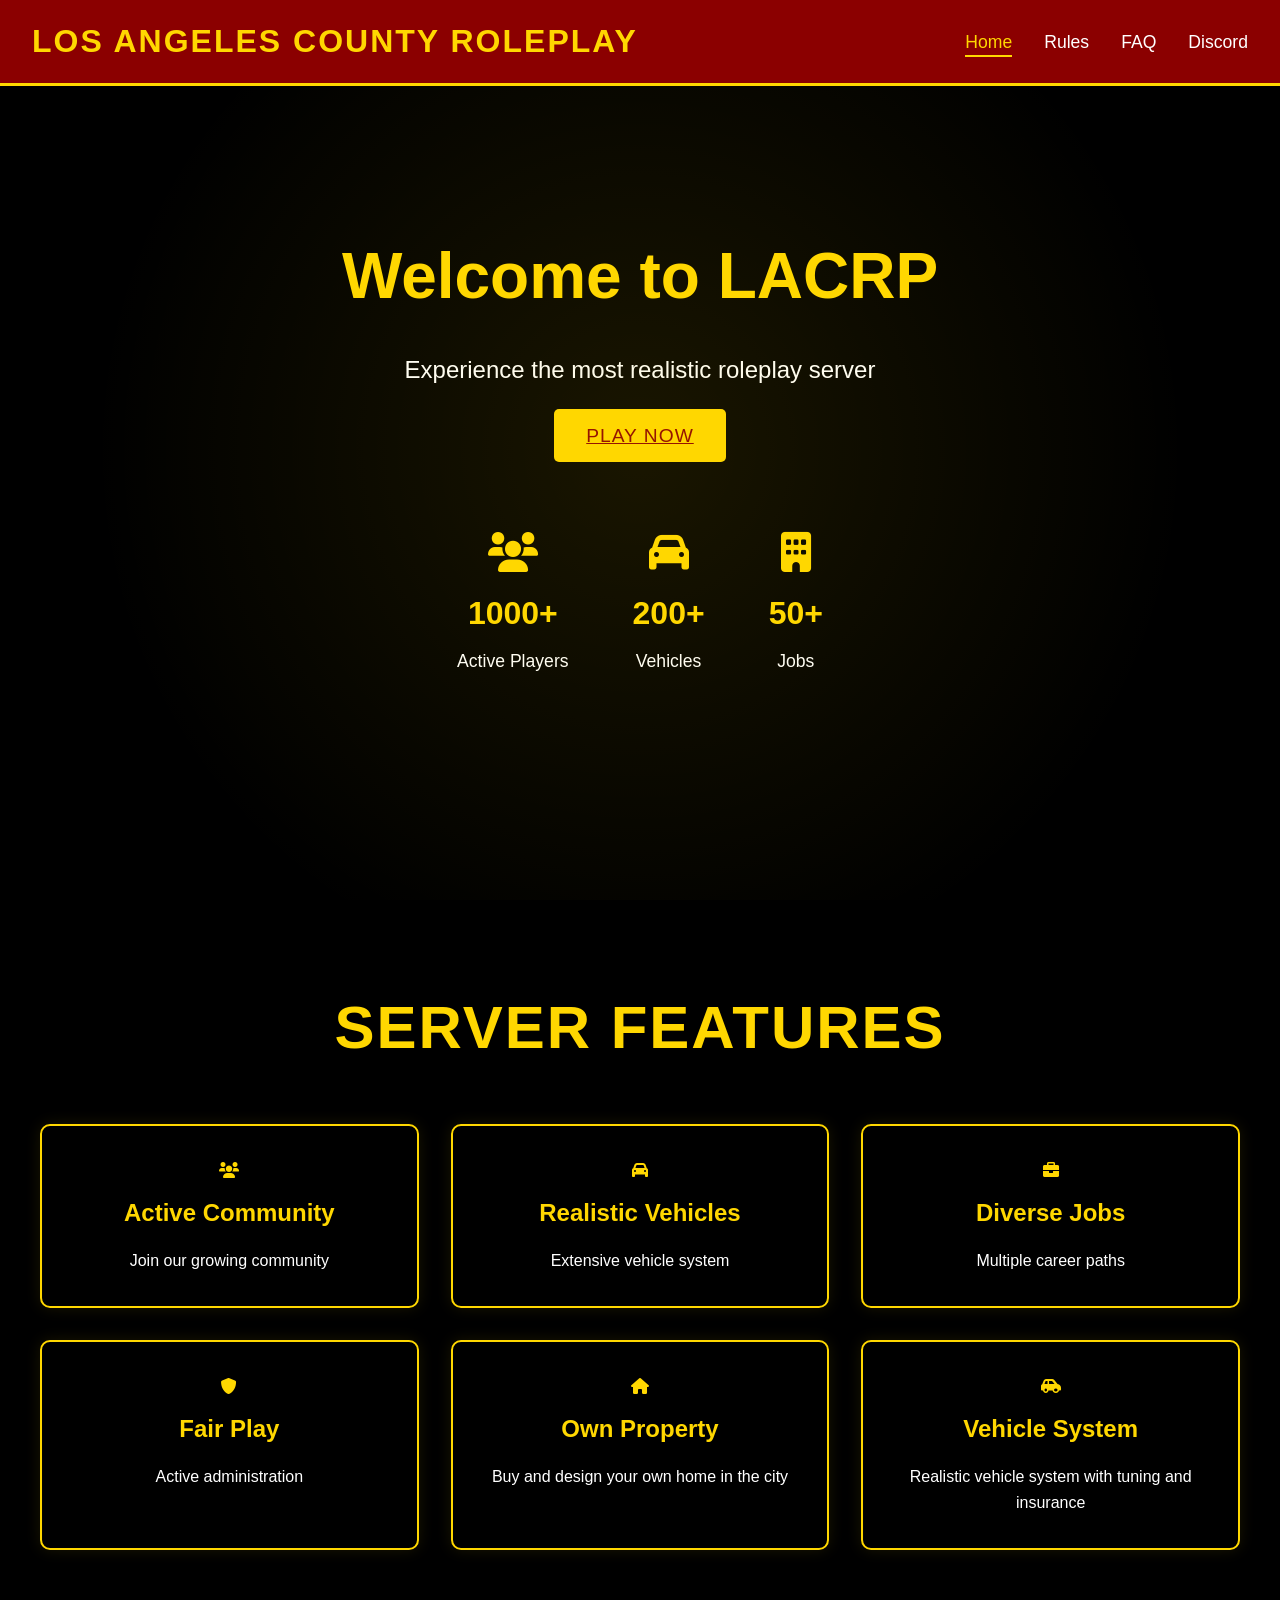
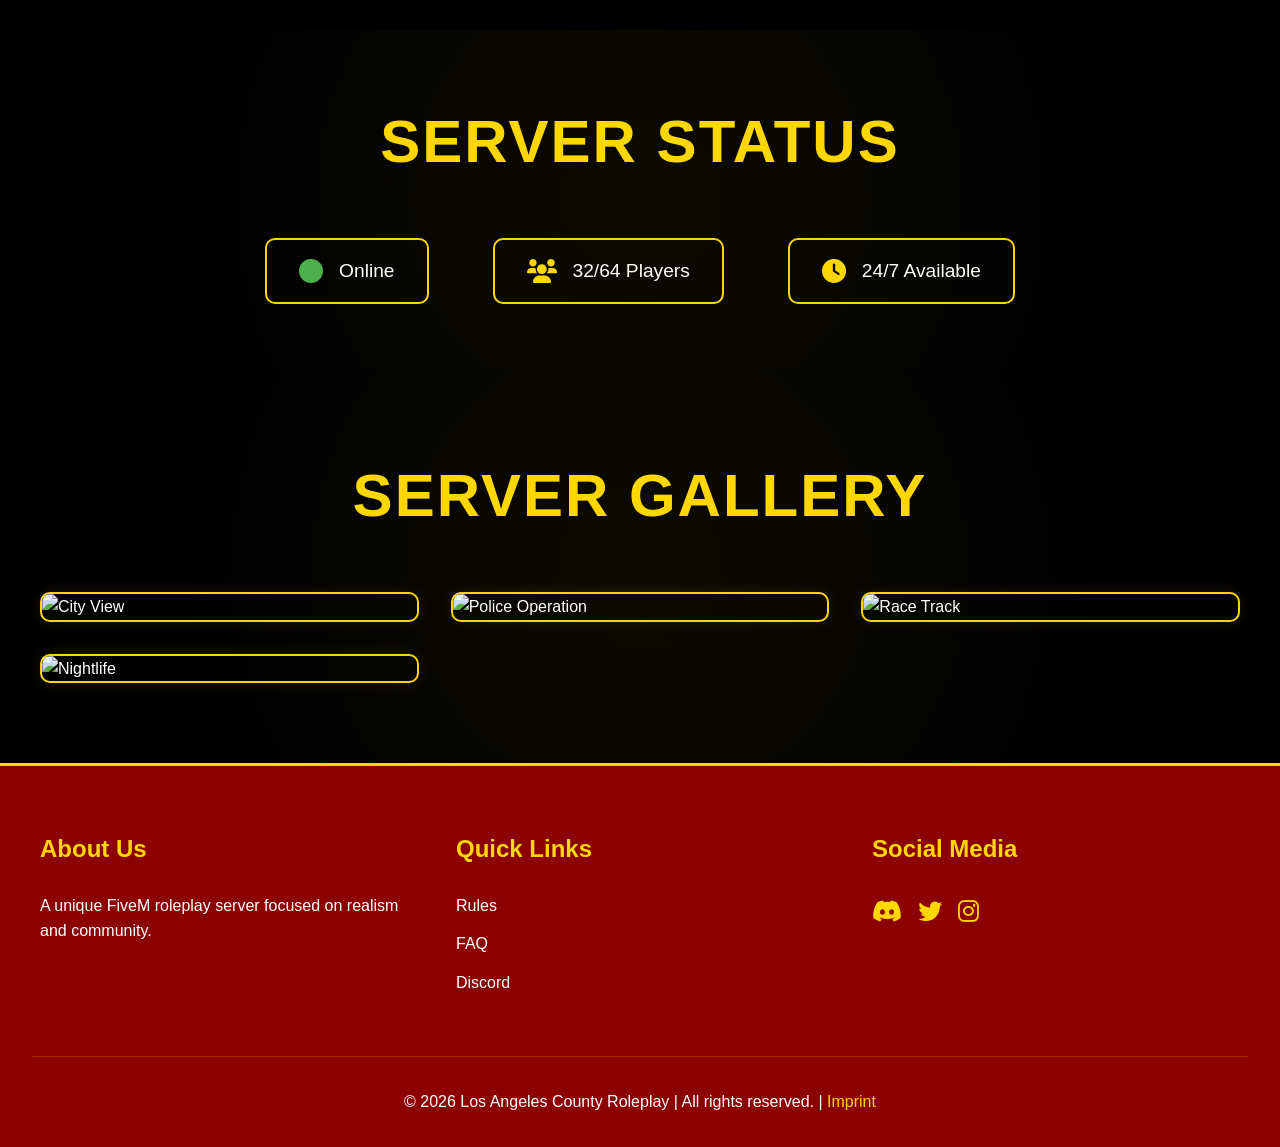
==== index.html @ c3ed8798 "Update index.html" ====
<!DOCTYPE html>
<html lang="en">
<head>
    <meta charset="UTF-8">
    <meta name="viewport" content="width=device-width, initial-scale=1.0">
    <title>Los Angeles County Roleplay</title>
    <link rel="stylesheet" href="css/styles.css">
    <link rel="stylesheet" href="https://cdnjs.cloudflare.com/ajax/libs/font-awesome/6.0.0/css/all.min.css">
    <style>
        .hero {
            background: #000000;
            position: relative;
            overflow: hidden;
            min-height: 100vh;
            display: flex;
            flex-direction: column;
            justify-content: center;
            align-items: center;
            text-align: center;
            padding: 2rem;
        }

        .hero::before {
            content: '';
            position: absolute;
            top: 0;
            left: 0;
            right: 0;
            bottom: 0;
            background: radial-gradient(circle at center, rgba(255, 215, 0, 0.1) 0%, transparent 70%);
            pointer-events: none;
        }

        .hero-content {
            margin-bottom: 3rem;
        }

        .stats-container {
            display: flex;
            justify-content: center;
            gap: 4rem;
            margin-top: 2rem;
            flex-wrap: wrap;
        }

        .stat-item {
            display: flex;
            flex-direction: column;
            align-items: center;
            gap: 0.5rem;
        }

        .stat-item i {
            font-size: 2.5rem;
            color: var(--primary-color);
        }

        .stat-number {
            font-size: 2rem;
            font-weight: bold;
            color: var(--primary-color);
        }

        .stat-label {
            font-size: 1.1rem;
            color: var(--text-color);
        }

        .features {
            background: #000000;
            position: relative;
        }

        .features::before {
            content: '';
            position: absolute;
            top: 0;
            left: 0;
            right: 0;
            height: 100px;
            background: linear-gradient(to bottom, rgba(0, 0, 0, 0.9), transparent);
        }

        .server-info {
            background: #000000;
            position: relative;
            padding: 4rem 2rem;
        }

        .server-info::before {
            content: '';
            position: absolute;
            top: 0;
            left: 0;
            right: 0;
            bottom: 0;
            background: radial-gradient(circle at center, rgba(255, 215, 0, 0.05) 0%, transparent 70%);
            pointer-events: none;
        }

        .server-status {
            display: flex;
            justify-content: center;
            gap: 4rem;
            margin-top: 2rem;
            flex-wrap: wrap;
        }

        .status-item {
            display: flex;
            align-items: center;
            gap: 1rem;
            padding: 1rem 2rem;
            background: rgba(0, 0, 0, 0.7);
            border: 2px solid var(--primary-color);
            border-radius: 10px;
            transition: all 0.3s ease;
        }

        .status-item:hover {
            transform: translateY(-5px);
            box-shadow: 0 5px 15px rgba(255, 215, 0, 0.2);
        }

        .status-item i {
            font-size: 1.5rem;
            color: var(--primary-color);
        }

        .status-item i.online {
            color: #4CAF50;
            animation: pulse 2s infinite;
        }

        .status-item span {
            font-size: 1.2rem;
            color: var(--text-color);
        }

        @keyframes pulse {
            0% {
                opacity: 1;
            }
            50% {
                opacity: 0.5;
            }
            100% {
                opacity: 1;
            }
        }

        .gallery {
            background: #000000;
            position: relative;
        }

        .gallery::before {
            content: '';
            position: absolute;
            top: 0;
            left: 0;
            right: 0;
            bottom: 0;
            background: radial-gradient(circle at center, rgba(255, 215, 0, 0.05) 0%, transparent 70%);
            pointer-events: none;
        }

        .feature-card {
            background: rgba(0, 0, 0, 0.7);
            backdrop-filter: blur(5px);
            border: 2px solid var(--primary-color);
            box-shadow: 0 0 15px rgba(255, 215, 0, 0.1);
        }

        .feature-card:hover {
            box-shadow: 0 0 25px rgba(255, 215, 0, 0.3);
        }

        .gallery-item {
            overflow: hidden;
            border: 2px solid var(--primary-color);
            box-shadow: 0 0 15px rgba(255, 215, 0, 0.1);
        }

        .gallery-item:hover {
            box-shadow: 0 0 25px rgba(255, 215, 0, 0.3);
        }
    </style>
</head>
<body>
    <nav class="navbar">
        <div class="logo">
            <h1>Los Angeles County Roleplay</h1>
        </div>
        <ul class="nav-links">
            <li><a href="index.html" class="active">Home</a></li>
            <li><a href="rules.html">Rules</a></li>
            <li><a href="faq.html">FAQ</a></li>
            <li><a href="discord.html">Discord</a></li>
        </ul>
    </nav>

    <main>
        <section class="hero">
            <div class="hero-content">
                <h1>Welcome to LACRP</h1>
                <p>Experience the most realistic roleplay server</p>
                <div class="cta-buttons">
                    <a href="fivem://connect/your-server-ip" class="cta-button primary">Play Now</a>
                </div>
            </div>
            <div class="stats-container">
                <div class="stat-item">
                    <i class="fas fa-users"></i>
                    <span class="stat-number">1000+</span>
                    <span class="stat-label">Active Players</span>
                </div>
                <div class="stat-item">
                    <i class="fas fa-car"></i>
                    <span class="stat-number">200+</span>
                    <span class="stat-label">Vehicles</span>
                </div>
                <div class="stat-item">
                    <i class="fas fa-building"></i>
                    <span class="stat-number">50+</span>
                    <span class="stat-label">Jobs</span>
                </div>
            </div>
        </section>

        <section class="features">
            <div class="section-title">
                <h2>Server Features</h2>
            </div>
            <div class="features-grid">
                <div class="feature-card">
                    <i class="fas fa-users"></i>
                    <h3>Active Community</h3>
                    <p>Join our growing community</p>
                </div>
                <div class="feature-card">
                    <i class="fas fa-car"></i>
                    <h3>Realistic Vehicles</h3>
                    <p>Extensive vehicle system</p>
                </div>
                <div class="feature-card">
                    <i class="fas fa-briefcase"></i>
                    <h3>Diverse Jobs</h3>
                    <p>Multiple career paths</p>
                </div>
                <div class="feature-card">
                    <i class="fas fa-shield-alt"></i>
                    <h3>Fair Play</h3>
                    <p>Active administration</p>
                </div>
                <div class="feature-card">
                    <i class="fas fa-home"></i>
                    <h3>Own Property</h3>
                    <p>Buy and design your own home in the city</p>
                </div>
                <div class="feature-card">
                    <i class="fas fa-car-side"></i>
                    <h3>Vehicle System</h3>
                    <p>Realistic vehicle system with tuning and insurance</p>
                </div>
            </div>
        </section>

        <section class="server-info">
            <div class="section-title">
                <h2>Server Status</h2>
            </div>
            <div class="server-status">
                <div class="status-item">
                    <i class="fas fa-circle online"></i>
                    <span>Online</span>
                </div>
                <div class="status-item">
                    <i class="fas fa-users"></i>
                    <span>32/64 Players</span>
                </div>
                <div class="status-item">
                    <i class="fas fa-clock"></i>
                    <span>24/7 Available</span>
                </div>
            </div>
        </section>

        <section class="gallery">
            <div class="section-title">
                <h2>Server Gallery</h2>
            </div>
            <div class="gallery-grid">
                <div class="gallery-item">
                    <img src="https://i.imgur.com/8JZqXKJ.jpg" alt="City View">
                    <div class="gallery-overlay">
                        <i class="fas fa-search-plus"></i>
                    </div>
                </div>
                <div class="gallery-item">
                    <img src="https://i.imgur.com/L5QZ3Yt.jpg" alt="Police Operation">
                    <div class="gallery-overlay">
                        <i class="fas fa-search-plus"></i>
                    </div>
                </div>
                <div class="gallery-item">
                    <img src="https://i.imgur.com/Q2X3Y4Z.jpg" alt="Race Track">
                    <div class="gallery-overlay">
                        <i class="fas fa-search-plus"></i>
                    </div>
                </div>
                <div class="gallery-item">
                    <img src="https://i.imgur.com/R7S8T9U.jpg" alt="Nightlife">
                    <div class="gallery-overlay">
                        <i class="fas fa-search-plus"></i>
                    </div>
                </div>
            </div>
        </section>
    </main>

    <footer>
        <div class="footer-content">
            <div class="footer-grid">
                <div class="footer-section">
                    <h3>About Us</h3>
                    <p>A unique FiveM roleplay server focused on realism and community.</p>
                </div>
                <div class="footer-section">
                    <h3>Quick Links</h3>
                    <ul>
                        <li><a href="rules.html">Rules</a></li>
                        <li><a href="faq.html">FAQ</a></li>
                        <li><a href="discord.html">Discord</a></li>
                    </ul>
                </div>
                <div class="footer-section">
                    <h3>Social Media</h3>
                    <div class="social-links">
                        <a href="https://discord.gg/your-discord-invite" target="_blank"><i class="fab fa-discord"></i></a>
                        <a href="https://twitter.com/your-twitter" target="_blank"><i class="fab fa-twitter"></i></a>
                        <a href="https://instagram.com/your-instagram" target="_blank"><i class="fab fa-instagram"></i></a>
                    </div>
                </div>
            </div>
            <div class="footer-bottom">
                <p>&copy; 2026 Los Angeles County Roleplay | All rights reserved. | <a href="imprint.html" style="color: var(--primary-color); text-decoration: none;">Imprint</a></p>
            </div>
        </div>
    </footer>

    <script src="js/script.js"></script>
</body>

</html>
---- css/styles.css ----
:root {
    --primary-color: #FFD700;
    --secondary-color: #8B0000;
    --accent-color: #FFA500;
    --text-color: #FFFFFF;
    --gradient-start: rgba(0, 0, 0, 0.8);
    --gradient-end: rgba(0, 0, 0, 0.6);
}

* {
    margin: 0;
    padding: 0;
    box-sizing: border-box;
    font-family: 'Arial', sans-serif;
}

body {
    background-color: var(--secondary-color);
    color: var(--text-color);
    line-height: 1.6;
}

/* Navigation */
.navbar {
    background-color: var(--secondary-color);
    padding: 1rem 2rem;
    display: flex;
    justify-content: space-between;
    align-items: center;
    border-bottom: 3px solid var(--primary-color);
    position: fixed;
    width: 100%;
    top: 0;
    z-index: 1000;
    transition: all 0.3s ease;
}

.logo h1 {
    color: var(--primary-color);
    font-size: 2rem;
    font-weight: bold;
    text-transform: uppercase;
    letter-spacing: 2px;
}

.nav-links {
    display: flex;
    list-style: none;
    gap: 2rem;
}

.nav-links a {
    color: var(--text-color);
    text-decoration: none;
    font-size: 1.1rem;
    transition: all 0.3s ease;
    position: relative;
}

.nav-links a:after {
    content: '';
    position: absolute;
    width: 0;
    height: 2px;
    bottom: -5px;
    left: 0;
    background-color: var(--primary-color);
    transition: width 0.3s ease;
}

.nav-links a:hover:after,
.nav-links a.active:after {
    width: 100%;
}

.nav-links a:hover,
.nav-links a.active {
    color: var(--primary-color);
}

/* Hero Section */
.hero {
    height: 100vh;
    display: flex;
    flex-direction: column;
    justify-content: center;
    align-items: center;
    text-align: center;
    padding: 0 2rem;
    background: linear-gradient(var(--gradient-start), var(--gradient-end)), url('https://via.placeholder.com/1920x1080') center/cover;
    position: relative;
}

.hero-content {
    max-width: 800px;
    margin-bottom: 3rem;
}

.hero h1 {
    font-size: 4rem;
    margin-bottom: 1.5rem;
    color: var(--primary-color);
    text-shadow: 2px 2px 4px rgba(0, 0, 0, 0.5);
}

.hero p {
    font-size: 1.5rem;
    margin-bottom: 2rem;
    text-shadow: 1px 1px 2px rgba(0, 0, 0, 0.5);
}

.hero-buttons {
    display: flex;
    gap: 1rem;
    justify-content: center;
}

.cta-button {
    padding: 1rem 2rem;
    border: none;
    border-radius: 5px;
    font-size: 1.2rem;
    cursor: pointer;
    transition: all 0.3s ease;
    text-transform: uppercase;
    letter-spacing: 1px;
}

.cta-button.primary {
    background-color: var(--primary-color);
    color: var(--secondary-color);
}

.cta-button.secondary {
    background-color: transparent;
    border: 2px solid var(--primary-color);
    color: var(--primary-color);
}

.cta-button:hover {
    transform: translateY(-3px);
    box-shadow: 0 5px 15px rgba(255, 215, 0, 0.3);
}

.hero-stats {
    display: flex;
    gap: 3rem;
    margin-top: 2rem;
}

.stat-item {
    text-align: center;
}

.stat-item i {
    font-size: 2.5rem;
    color: var(--primary-color);
    margin-bottom: 0.5rem;
}

.stat-number {
    display: block;
    font-size: 2rem;
    font-weight: bold;
    color: var(--primary-color);
}

.stat-label {
    font-size: 1.1rem;
    color: var(--text-color);
}

/* Features Section */
.section-title {
    text-align: center;
    font-size: 2.5rem;
    color: var(--primary-color);
    margin-bottom: 3rem;
    text-transform: uppercase;
    letter-spacing: 2px;
    display: flex;
    align-items: center;
    justify-content: center;
    gap: 1rem;
}

.section-title i {
    font-size: 2rem;
    color: var(--primary-color);
}

.features {
    padding: 5rem 2rem;
    background-color: var(--secondary-color);
}

.features-grid {
    display: grid;
    grid-template-columns: repeat(auto-fit, minmax(280px, 1fr));
    gap: 2rem;
    max-width: 1200px;
    margin: 0 auto;
}

.feature-card {
    background-color: rgba(255, 215, 0, 0.1);
    padding: 2rem;
    border-radius: 10px;
    text-align: center;
    border: 2px solid var(--primary-color);
    transition: all 0.3s ease;
    position: relative;
    overflow: hidden;
}

.feature-card::before {
    content: '';
    position: absolute;
    top: 0;
    left: 0;
    width: 100%;
    height: 100%;
    background: linear-gradient(45deg, transparent, rgba(255, 215, 0, 0.1), transparent);
    transform: translateX(-100%);
    transition: transform 0.6s ease;
}

.feature-card:hover::before {
    transform: translateX(100%);
}

.feature-card i {
    color: var(--primary-color);
    margin-bottom: 1rem;
    transition: transform 0.3s ease;
}

.feature-card:hover i {
    transform: scale(1.2);
}

.feature-card h3 {
    color: var(--primary-color);
    margin-bottom: 1rem;
    font-size: 1.5rem;
}

/* Server Info Section */
.server-info {
    padding: 3rem 2rem;
    background-color: rgba(255, 215, 0, 0.05);
}

.info-card {
    max-width: 800px;
    margin: 0 auto;
    background-color: rgba(255, 215, 0, 0.1);
    border: 2px solid var(--primary-color);
    border-radius: 10px;
    padding: 2rem;
}

.info-card h2 {
    color: var(--primary-color);
    text-align: center;
    margin-bottom: 2rem;
    display: flex;
    align-items: center;
    justify-content: center;
    gap: 1rem;
}

.info-card h2 i {
    font-size: 1.5rem;
}

.status-grid {
    display: grid;
    grid-template-columns: repeat(auto-fit, minmax(200px, 1fr));
    gap: 1rem;
}

.status-item {
    display: flex;
    align-items: center;
    gap: 1rem;
    padding: 1rem;
    background-color: rgba(0, 0, 0, 0.3);
    border-radius: 5px;
}

.status-item i {
    font-size: 1.2rem;
    color: var(--primary-color);
}

.status-item.online i {
    color: #4CAF50;
    animation: pulse 2s infinite;
}

@keyframes pulse {
    0% {
        transform: scale(1);
        opacity: 1;
    }
    50% {
        transform: scale(1.2);
        opacity: 0.7;
    }
    100% {
        transform: scale(1);
        opacity: 1;
    }
}

/* Gallery Section */
.gallery {
    padding: 5rem 2rem;
}

.gallery-grid {
    display: grid;
    grid-template-columns: repeat(auto-fit, minmax(300px, 1fr));
    gap: 2rem;
    max-width: 1200px;
    margin: 0 auto;
}

.gallery-item {
    position: relative;
    overflow: hidden;
    border-radius: 10px;
    border: 2px solid var(--primary-color);
}

.gallery-item img {
    width: 100%;
    height: 100%;
    object-fit: cover;
    transition: transform 0.3s ease;
}

.gallery-item:hover img {
    transform: scale(1.05);
}

.gallery-overlay {
    position: absolute;
    top: 0;
    left: 0;
    width: 100%;
    height: 100%;
    background: rgba(0, 0, 0, 0.7);
    display: flex;
    align-items: center;
    justify-content: center;
    opacity: 0;
    transition: opacity 0.3s ease;
}

.gallery-overlay i {
    color: var(--primary-color);
    font-size: 2rem;
    transform: scale(0.5);
    transition: transform 0.3s ease;
}

.gallery-item:hover .gallery-overlay {
    opacity: 1;
}

.gallery-item:hover .gallery-overlay i {
    transform: scale(1);
}

/* Footer */
footer {
    background-color: var(--secondary-color);
    padding: 4rem 2rem 2rem;
    border-top: 3px solid var(--primary-color);
}

.footer-grid {
    display: grid;
    grid-template-columns: repeat(auto-fit, minmax(250px, 1fr));
    gap: 3rem;
    max-width: 1200px;
    margin: 0 auto;
}

.footer-section h3 {
    color: var(--primary-color);
    margin-bottom: 1.5rem;
    font-size: 1.5rem;
}

.footer-section ul {
    list-style: none;
}

.footer-section ul li {
    margin-bottom: 0.8rem;
}

.footer-section ul li a {
    color: var(--text-color);
    text-decoration: none;
    transition: color 0.3s ease;
}

.footer-section ul li a:hover {
    color: var(--primary-color);
}

.social-links {
    display: flex;
    gap: 1rem;
}

.social-links a {
    color: var(--primary-color);
    font-size: 1.5rem;
    transition: all 0.3s ease;
}

.social-links a:hover {
    color: var(--accent-color);
    transform: translateY(-3px);
}

.footer-bottom {
    text-align: center;
    margin-top: 3rem;
    padding-top: 2rem;
    border-top: 1px solid rgba(255, 215, 0, 0.2);
}

/* Responsive Design */
@media (max-width: 768px) {
    .navbar {
        flex-direction: column;
        padding: 1rem;
    }

    .nav-links {
        margin-top: 1rem;
        gap: 1rem;
    }

    .hero h1 {
        font-size: 2.5rem;
    }

    .hero p {
        font-size: 1.2rem;
    }

    .hero-stats {
        flex-direction: column;
        gap: 1.5rem;
    }

    .hero-buttons {
        flex-direction: column;
    }

    .cta-button {
        width: 100%;
    }
}

/* Mobile Navigation */
.hamburger {
    display: none;
    cursor: pointer;
    font-size: 1.5rem;
    color: var(--primary-color);
}

@media (max-width: 768px) {
    .hamburger {
        display: block;
    }

    .nav-links {
        display: none;
        width: 100%;
        text-align: center;
    }

    .nav-links.active {
        display: flex;
        flex-direction: column;
    }

}
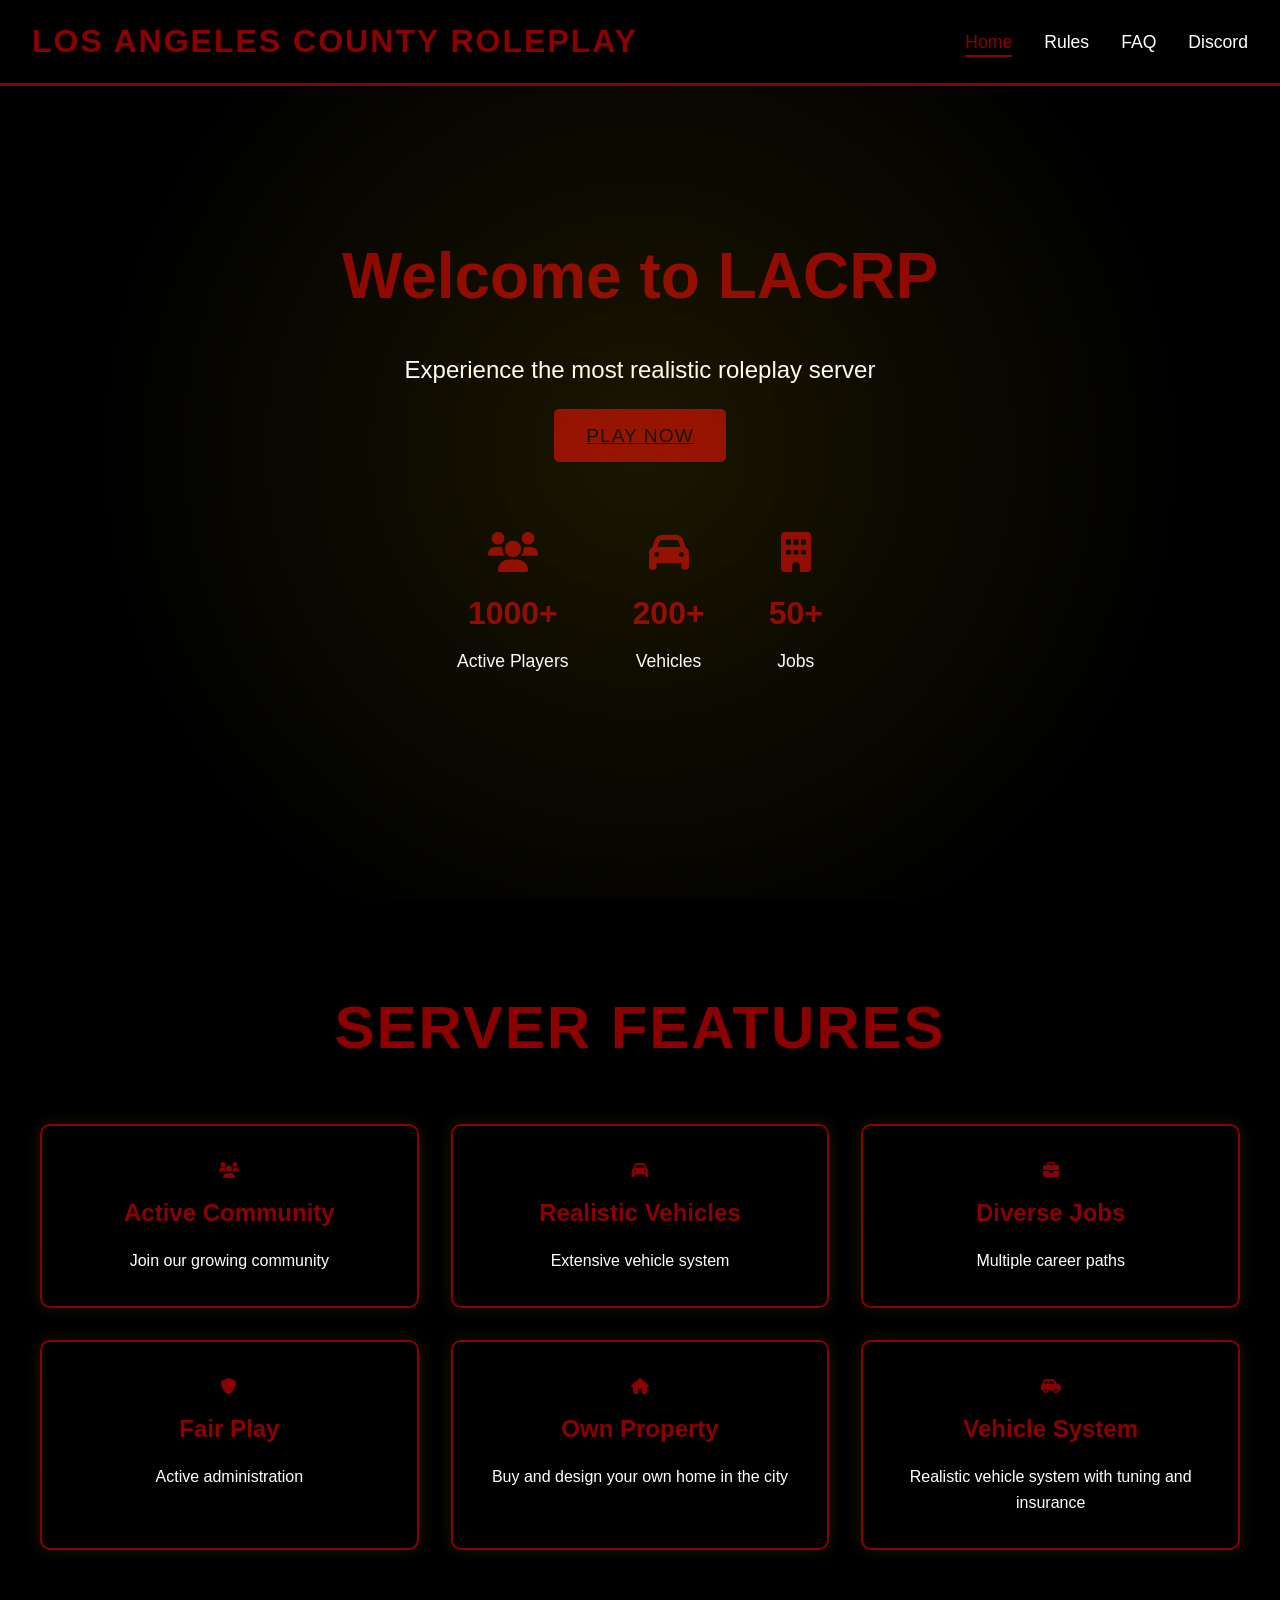
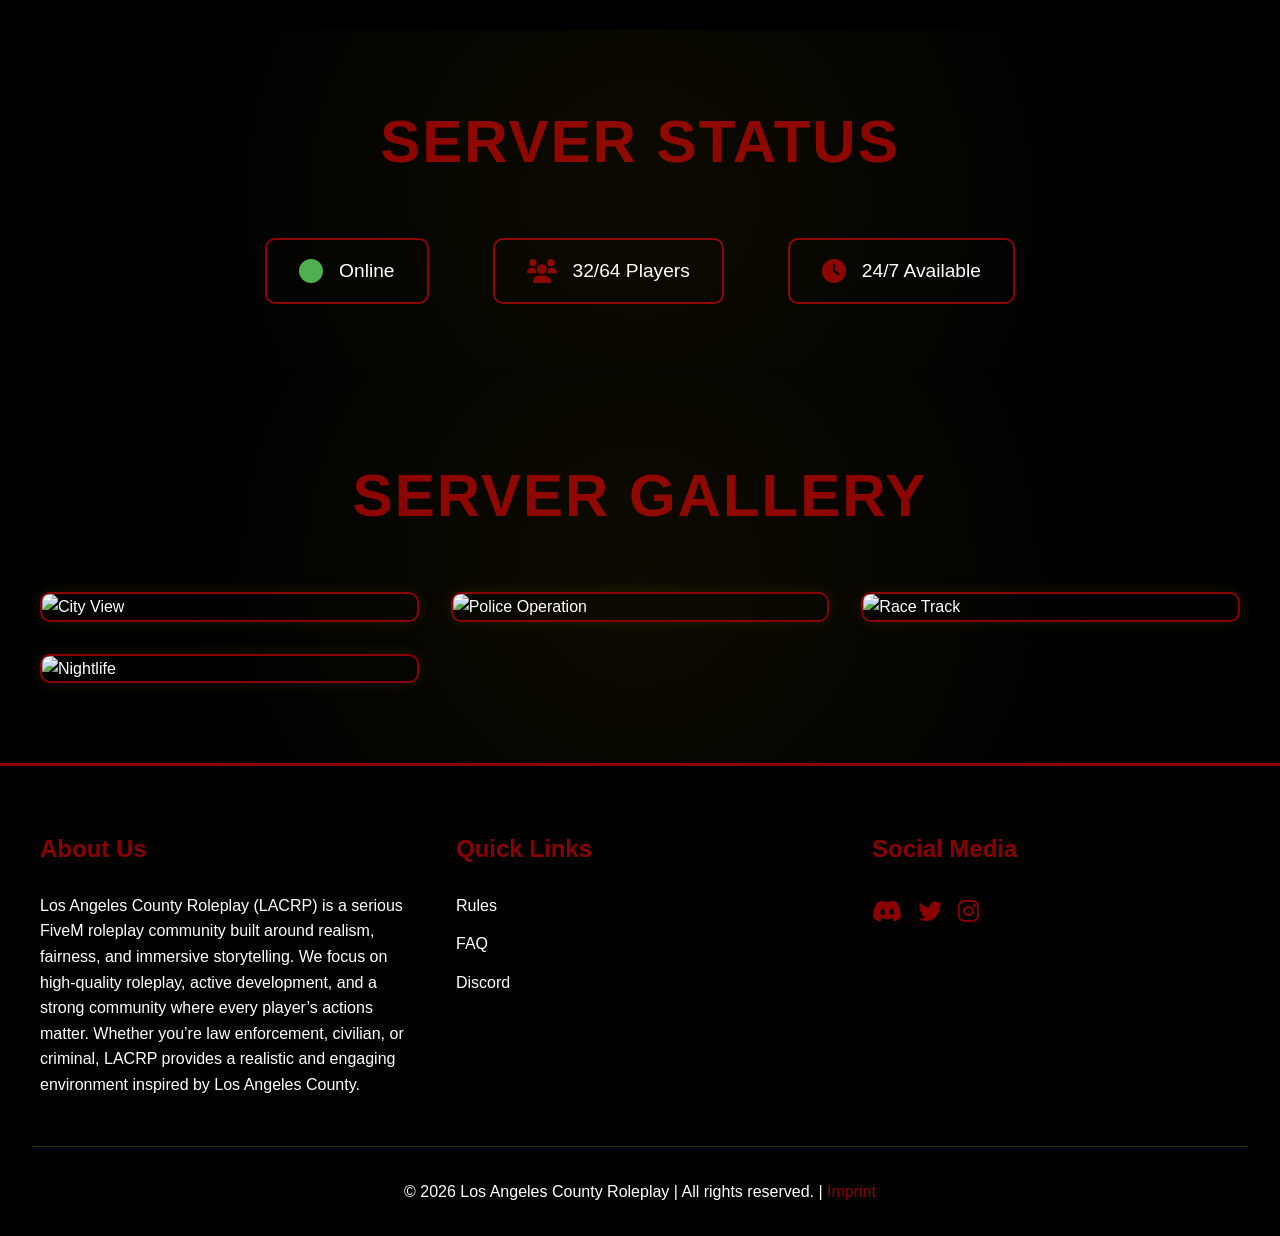
==== commit ed75e7d8: "Add HTML structure for LACRP website The HTML structure and styling for the Los Angeles County Rolep" ====
--- a/index.html
+++ b/index.html
@@ -322,9 +322,9 @@
     <footer>
         <div class="footer-content">
             <div class="footer-grid">
-                <div class="footer-section">
+                <div class="footer-section"> 
                     <h3>About Us</h3>
-                    <p>A unique FiveM roleplay server focused on realism and community.</p>
+                    <p>Los Angeles County Roleplay (LACRP) is a serious FiveM roleplay community built around realism, fairness, and immersive storytelling. We focus on high-quality roleplay, active development, and a strong community where every player’s actions matter. Whether you’re law enforcement, civilian, or criminal, LACRP provides a realistic and engaging environment inspired by Los Angeles County.</p>
                 </div>
                 <div class="footer-section">
                     <h3>Quick Links</h3>
@@ -354,3 +354,4 @@
 
 </html> 
 
+
--- a/css/styles.css
+++ b/css/styles.css
@@ -1,6 +1,6 @@
 :root {
-    --primary-color: #FFD700;
-    --secondary-color: #8B0000;
+    --primary-color: #8B0000;
+    --secondary-color: #000000;
     --accent-color: #FFA500;
     --text-color: #FFFFFF;
     --gradient-start: rgba(0, 0, 0, 0.8);
@@ -495,3 +495,5 @@
     }
 
 } 
+
+
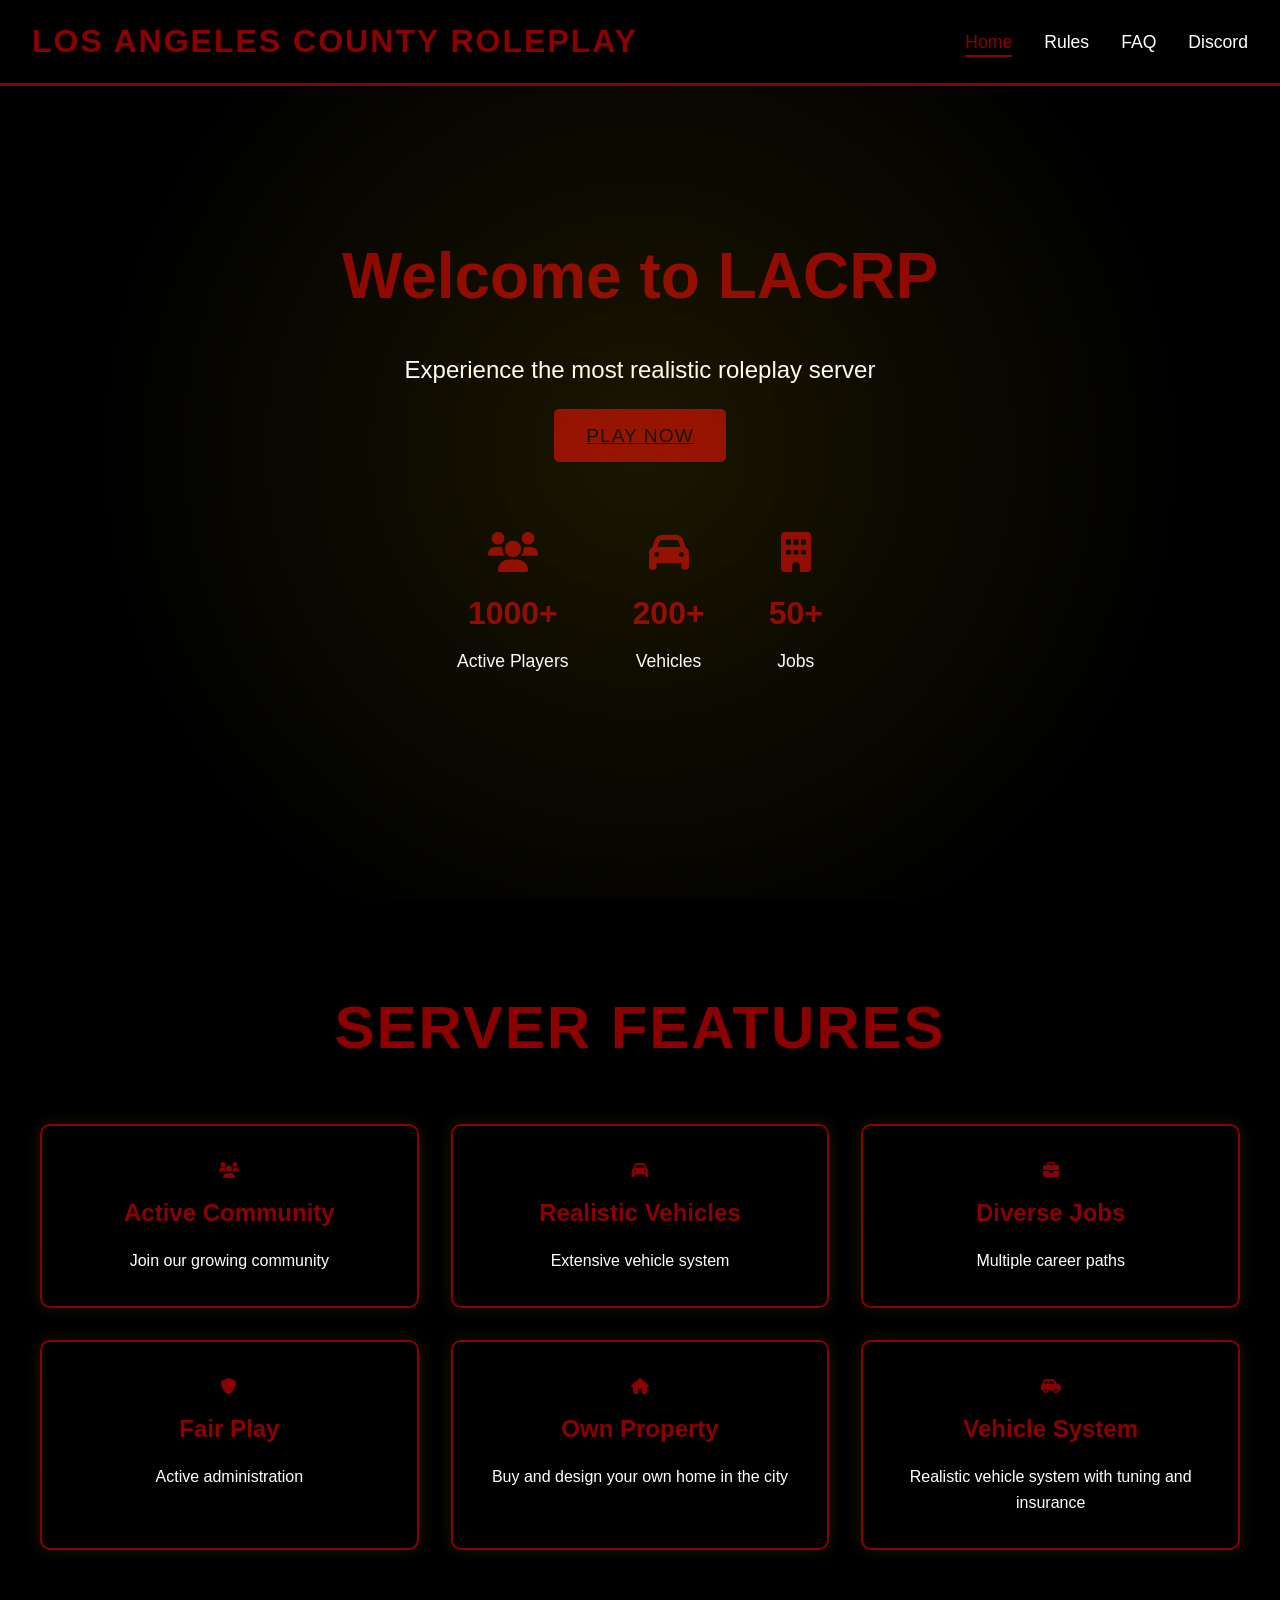
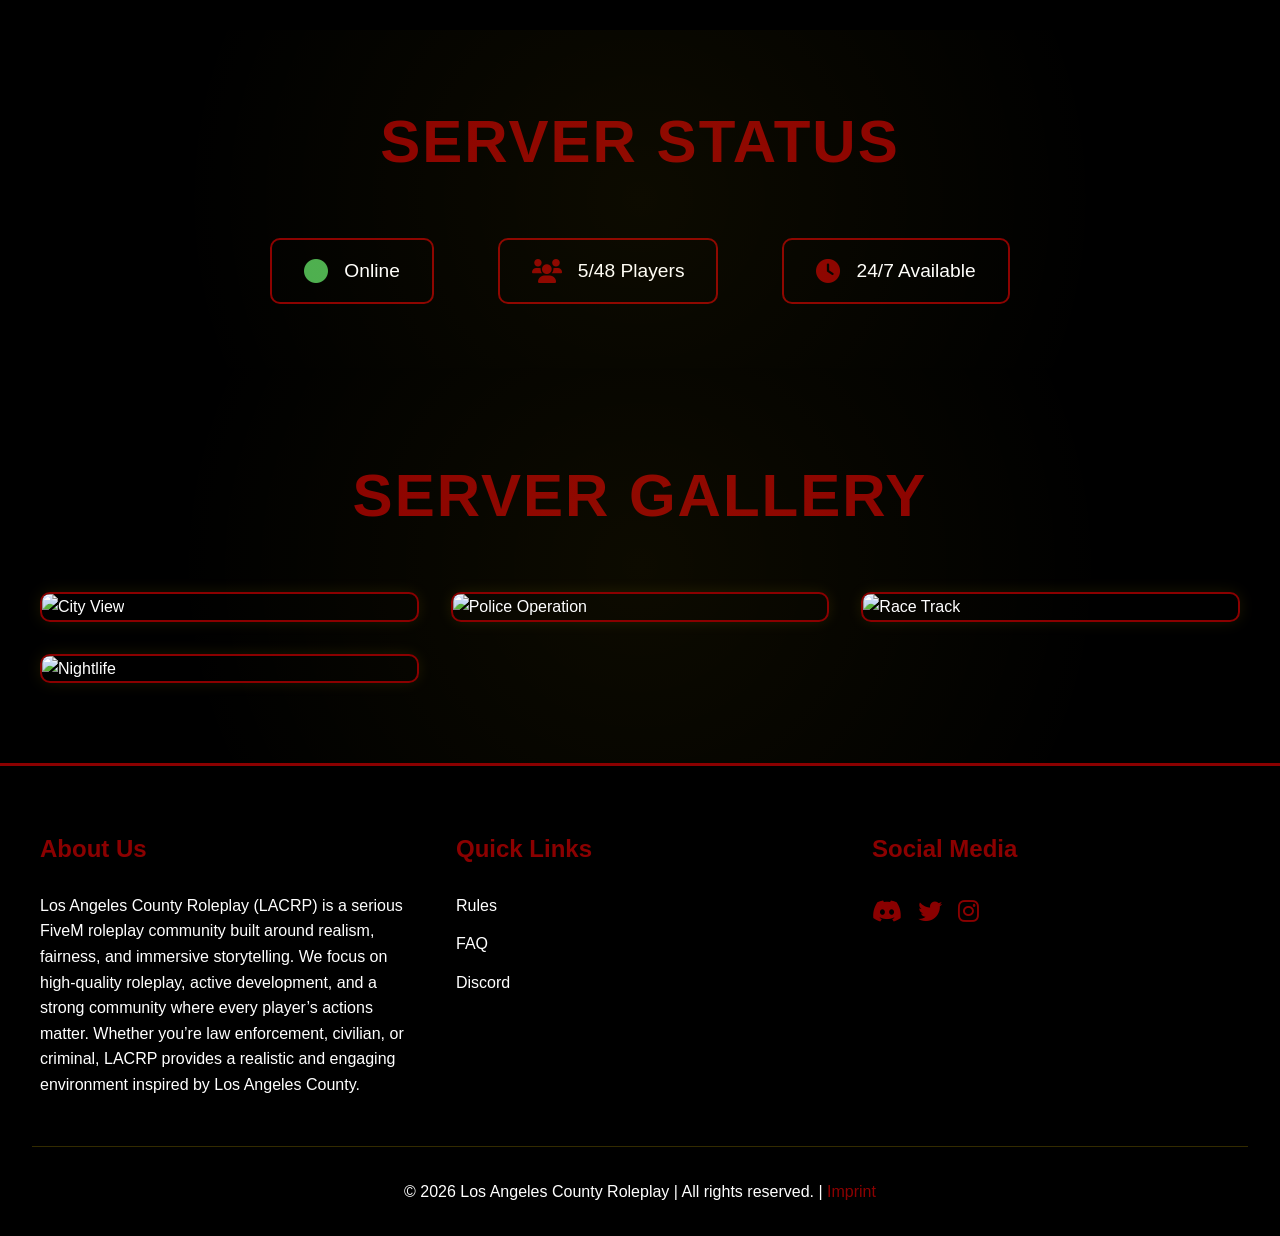
==== commit 141cbe59: "Update index.html" ====
--- a/index.html
+++ b/index.html
@@ -277,7 +277,7 @@
                 </div>
                 <div class="status-item">
                     <i class="fas fa-users"></i>
-                    <span>32/64 Players</span>
+                    <span>5/48 Players</span>
                 </div>
                 <div class="status-item">
                     <i class="fas fa-clock"></i>
@@ -355,3 +355,4 @@
 </html> 
 
 
+
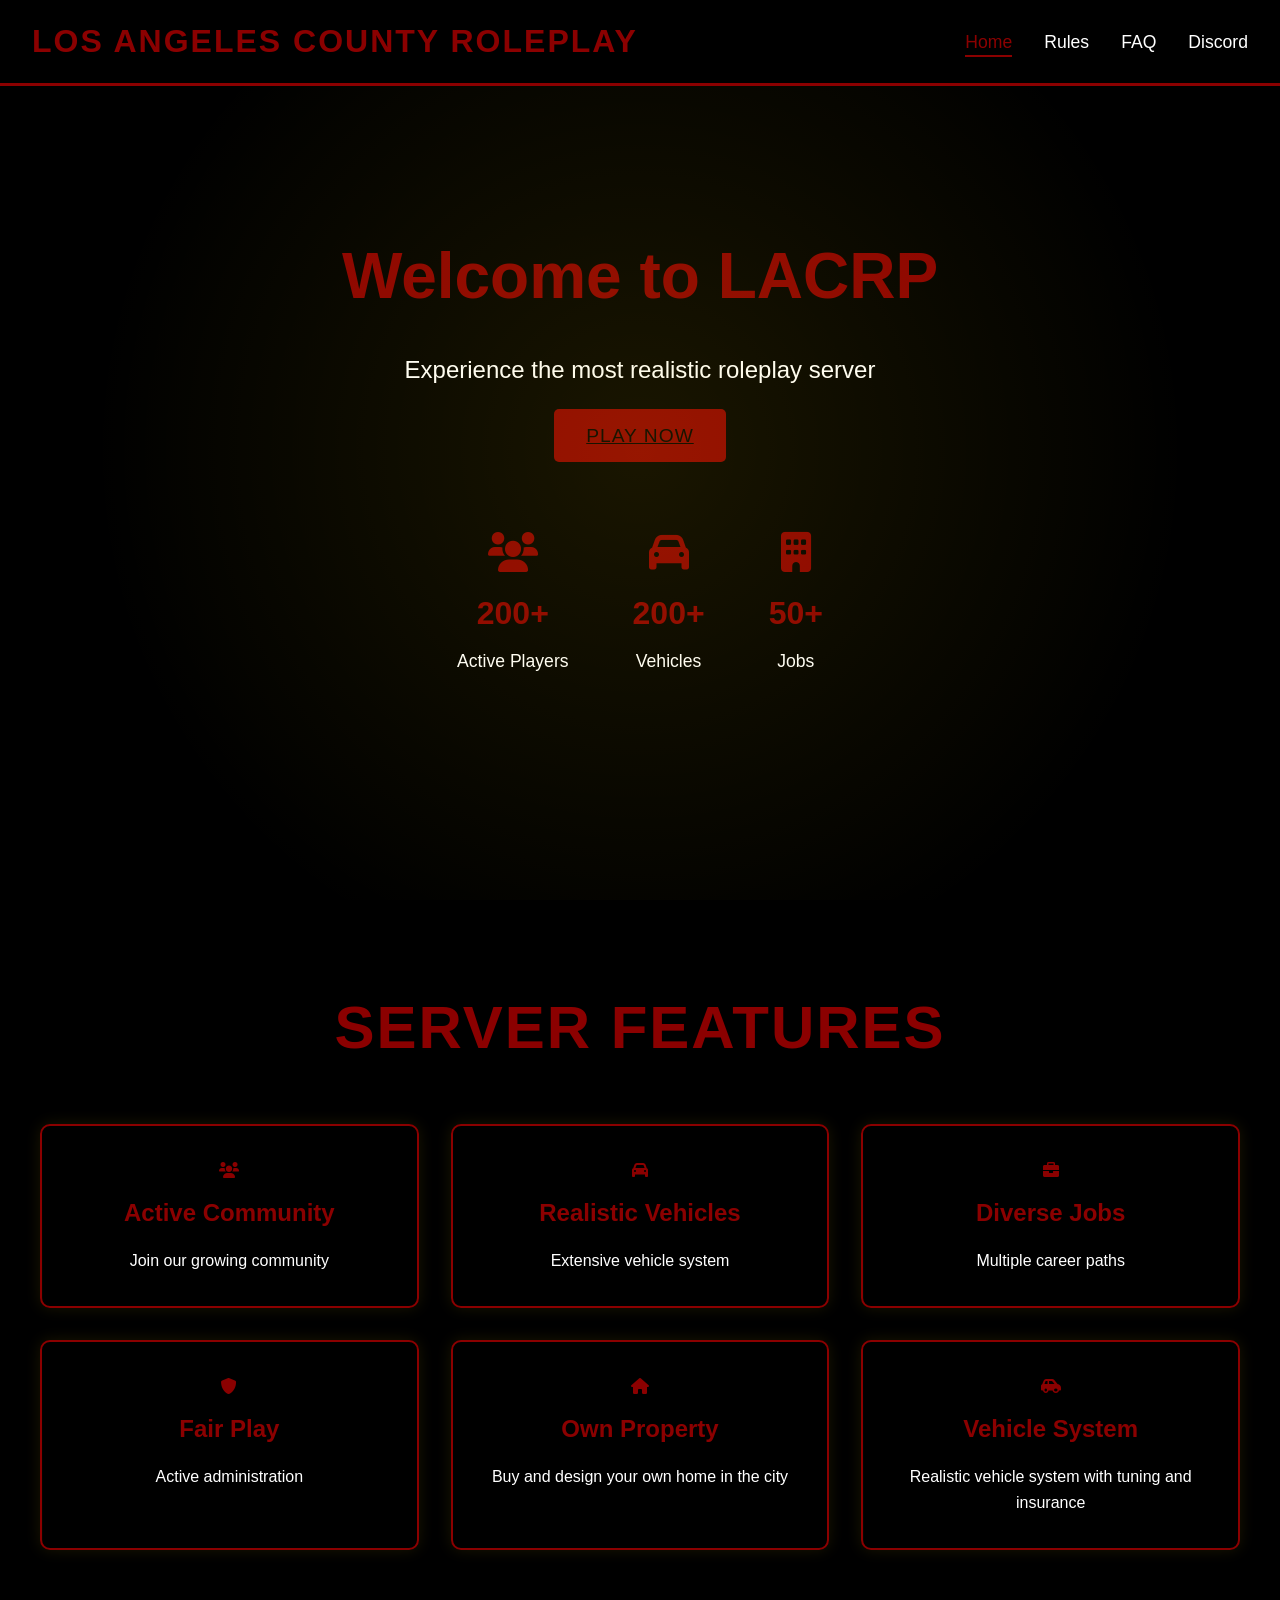
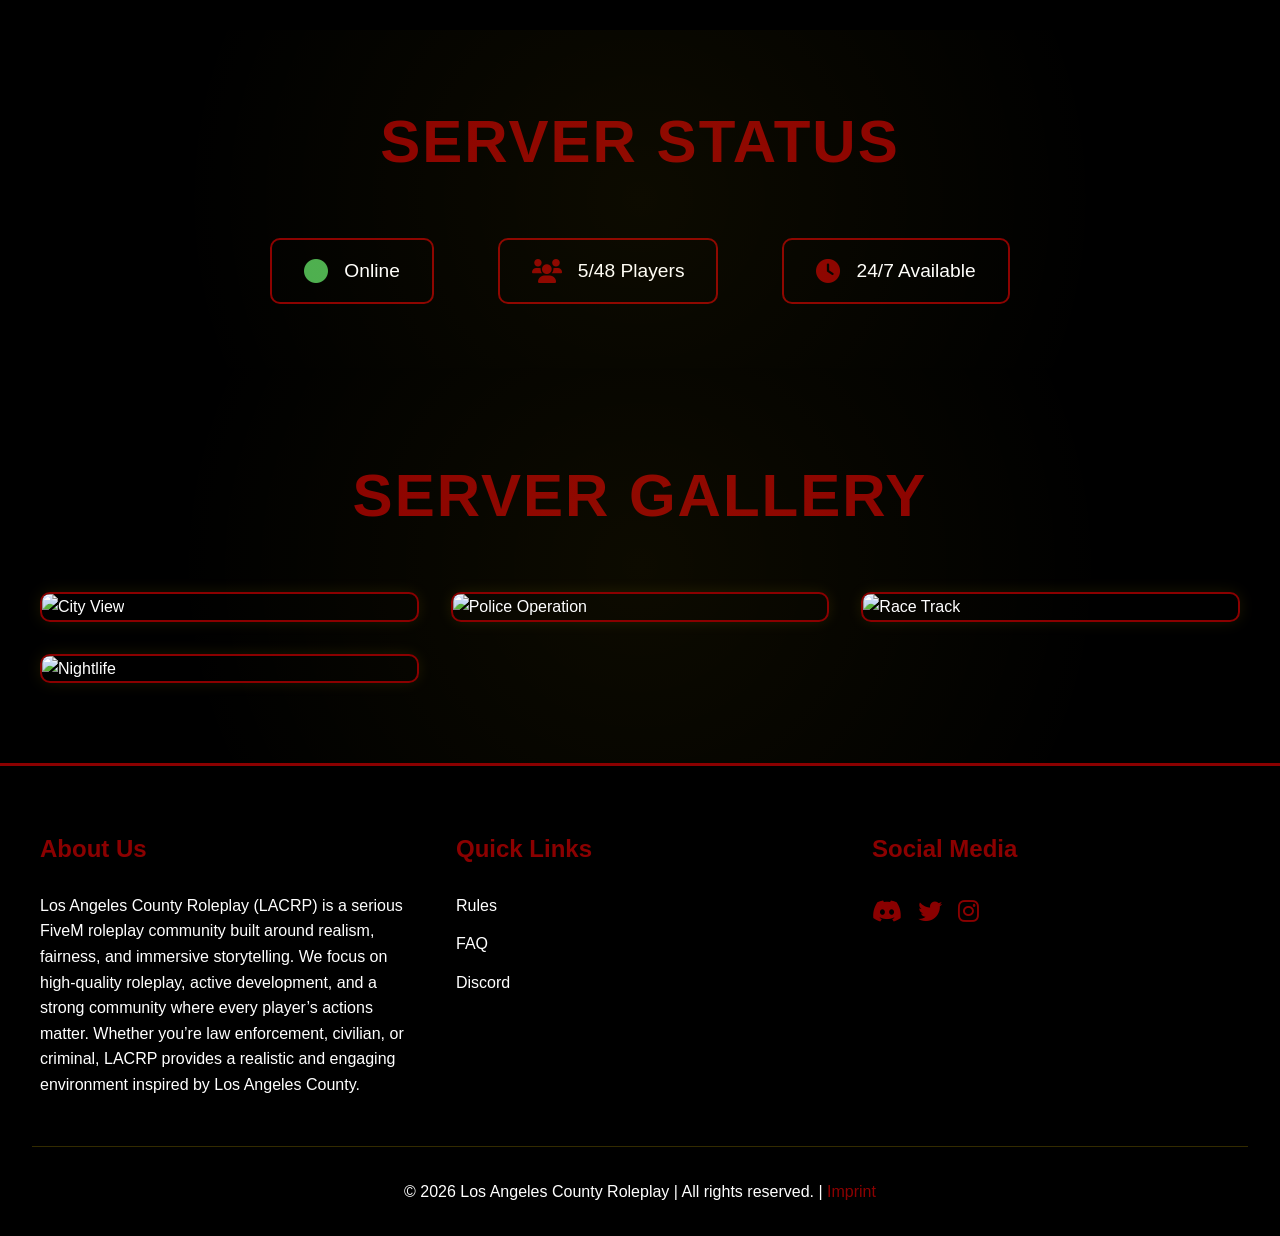
==== commit 8fa29cd9: "Update index.html" ====
--- a/index.html
+++ b/index.html
@@ -212,7 +212,7 @@
             <div class="stats-container">
                 <div class="stat-item">
                     <i class="fas fa-users"></i>
-                    <span class="stat-number">1000+</span>
+                    <span class="stat-number">200+</span>
                     <span class="stat-label">Active Players</span>
                 </div>
                 <div class="stat-item">
@@ -337,9 +337,9 @@
                 <div class="footer-section">
                     <h3>Social Media</h3>
                     <div class="social-links">
-                        <a href="https://discord.gg/your-discord-invite" target="_blank"><i class="fab fa-discord"></i></a>
-                        <a href="https://twitter.com/your-twitter" target="_blank"><i class="fab fa-twitter"></i></a>
-                        <a href="https://instagram.com/your-instagram" target="_blank"><i class="fab fa-instagram"></i></a>
+                        <a href="https://discord.gg/lacountyrp" target="_blank"><i class="fab fa-discord"></i></a>
+                        <a href="https://twitter.com" target="_blank"><i class="fab fa-twitter"></i></a>
+                        <a href="https://instagram.com" target="_blank"><i class="fab fa-instagram"></i></a>
                     </div>
                 </div>
             </div>
@@ -356,3 +356,5 @@
 
 
 
+
+
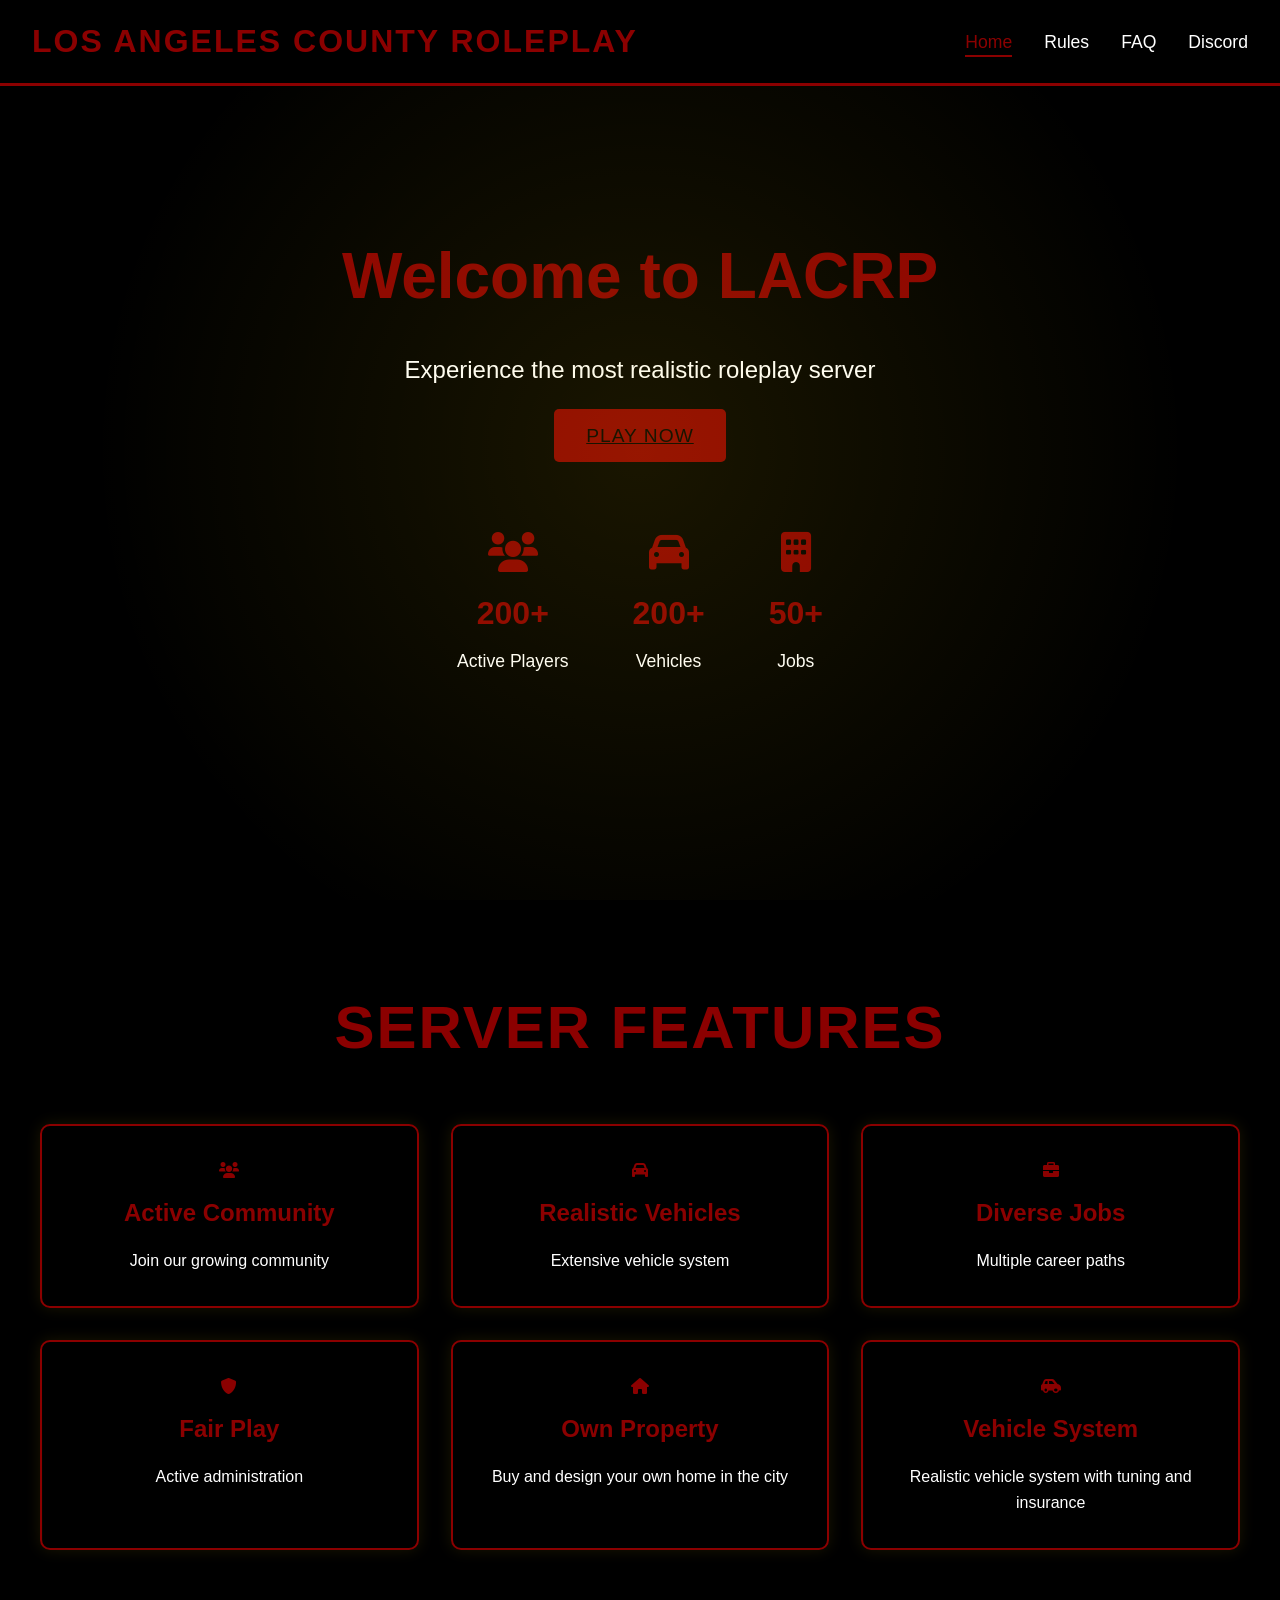
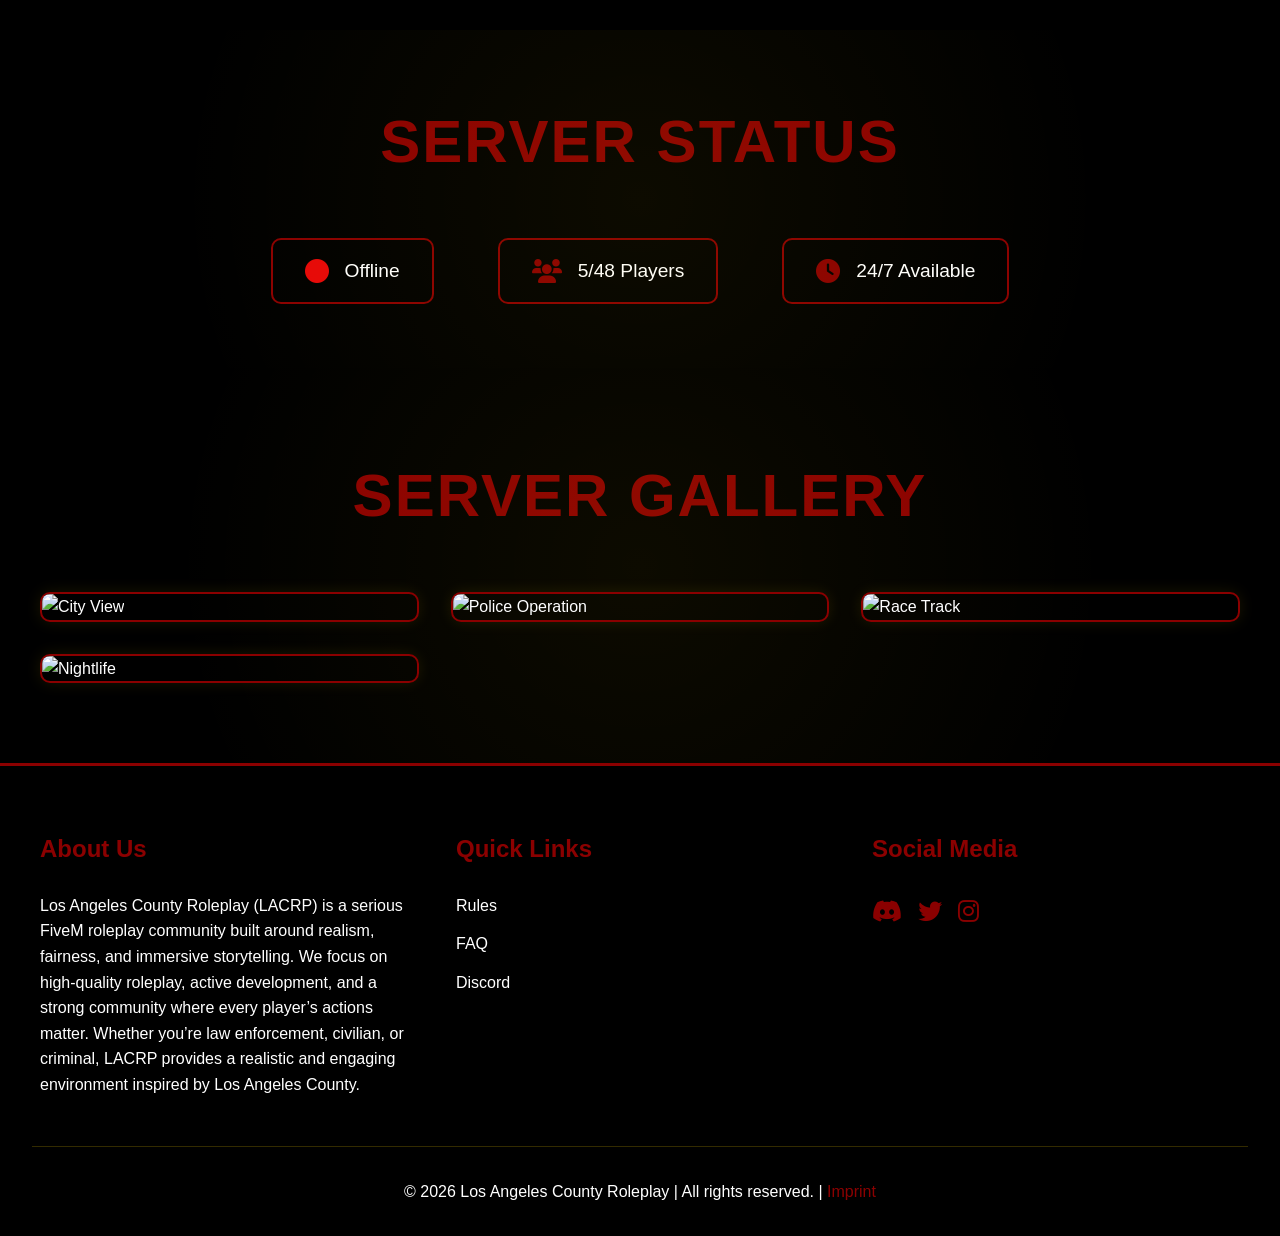
==== commit f11511f5: "Fix HTML formatting and structure" ====
--- a/index.html
+++ b/index.html
@@ -272,8 +272,8 @@
             </div>
             <div class="server-status">
                 <div class="status-item">
-                    <i class="fas fa-circle online"></i>
-                    <span>Online</span>
+                    <i class="fa-solid fa-circle" style="color: #e70808;"></i>
+                    <span>Offline</span>
                 </div>
                 <div class="status-item">
                     <i class="fas fa-users"></i>
@@ -358,3 +358,4 @@
 
 
 
+
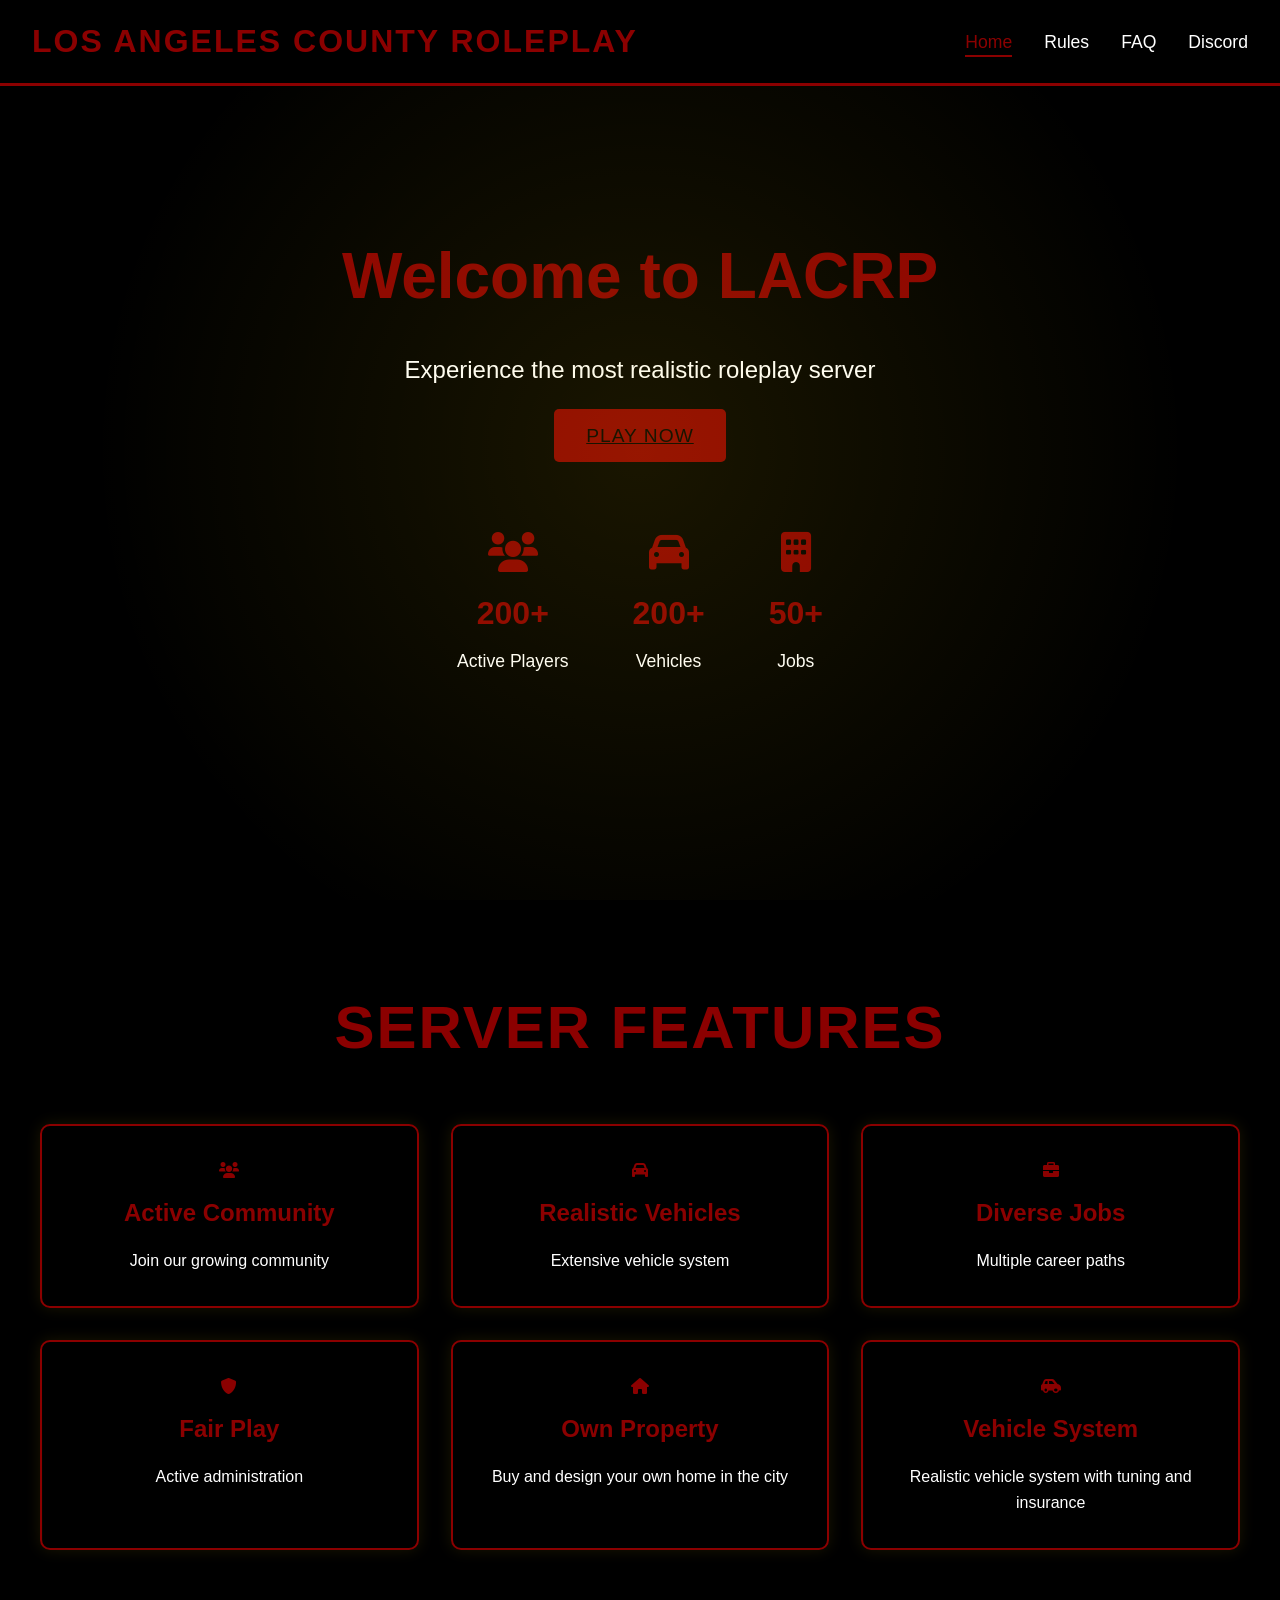
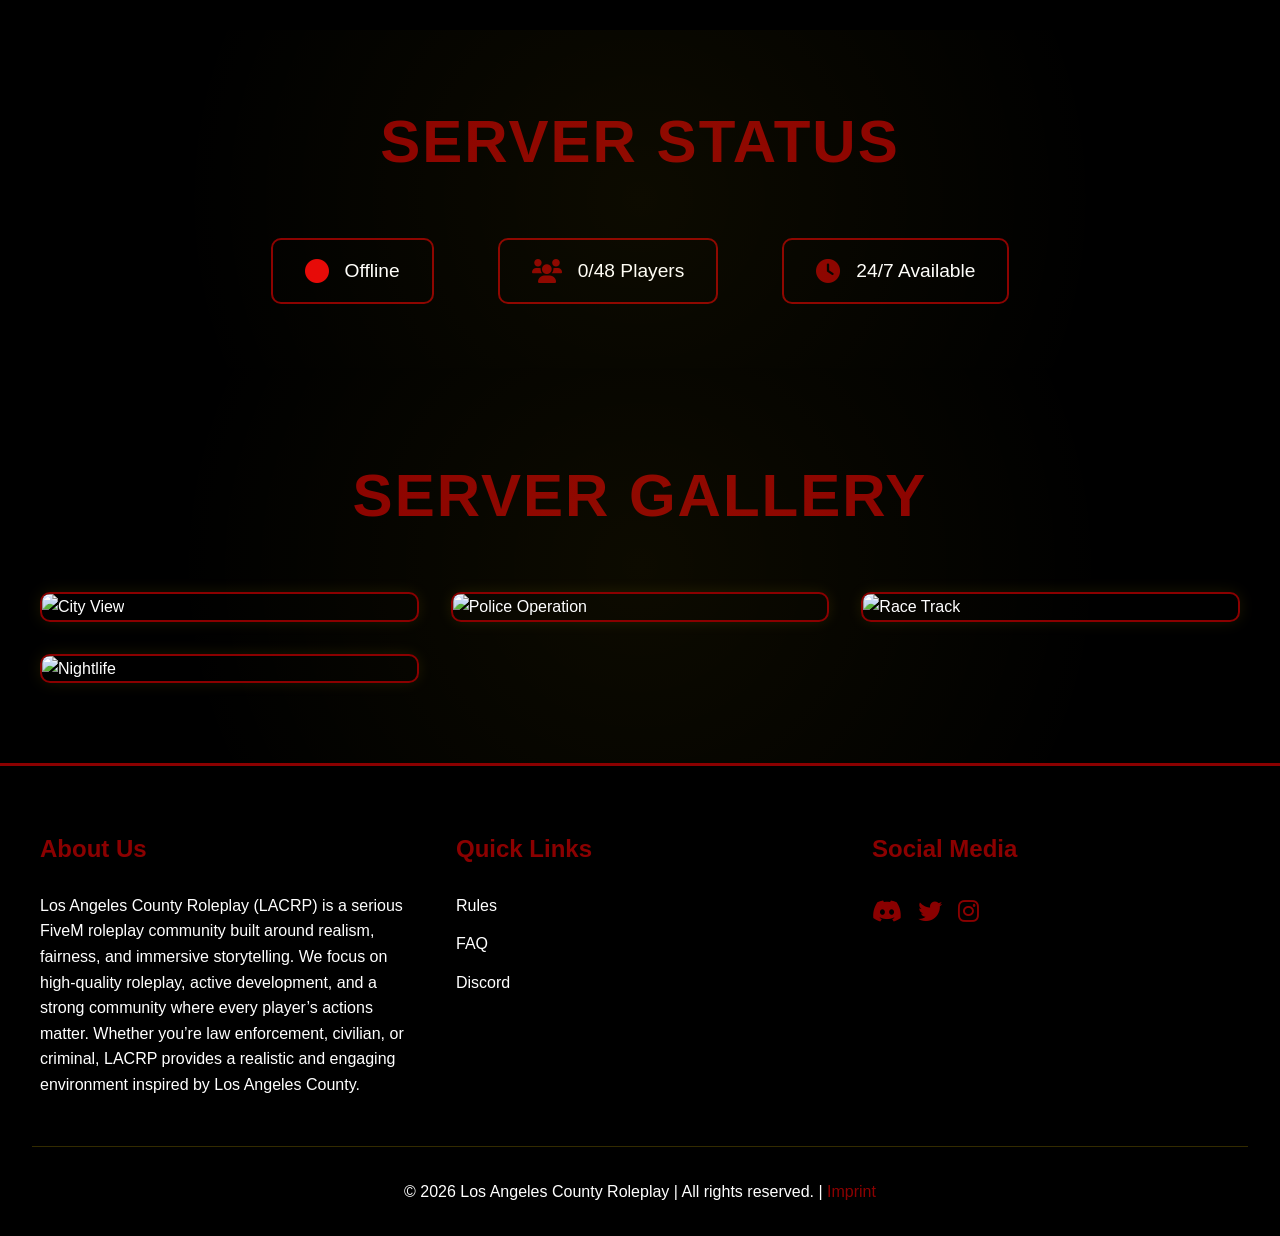
==== commit a4ec75c8: "Update index.html" ====
--- a/index.html
+++ b/index.html
@@ -277,7 +277,7 @@
                 </div>
                 <div class="status-item">
                     <i class="fas fa-users"></i>
-                    <span>5/48 Players</span>
+                    <span>0/48 Players</span>
                 </div>
                 <div class="status-item">
                     <i class="fas fa-clock"></i>
@@ -359,3 +359,4 @@
 
 
 
+
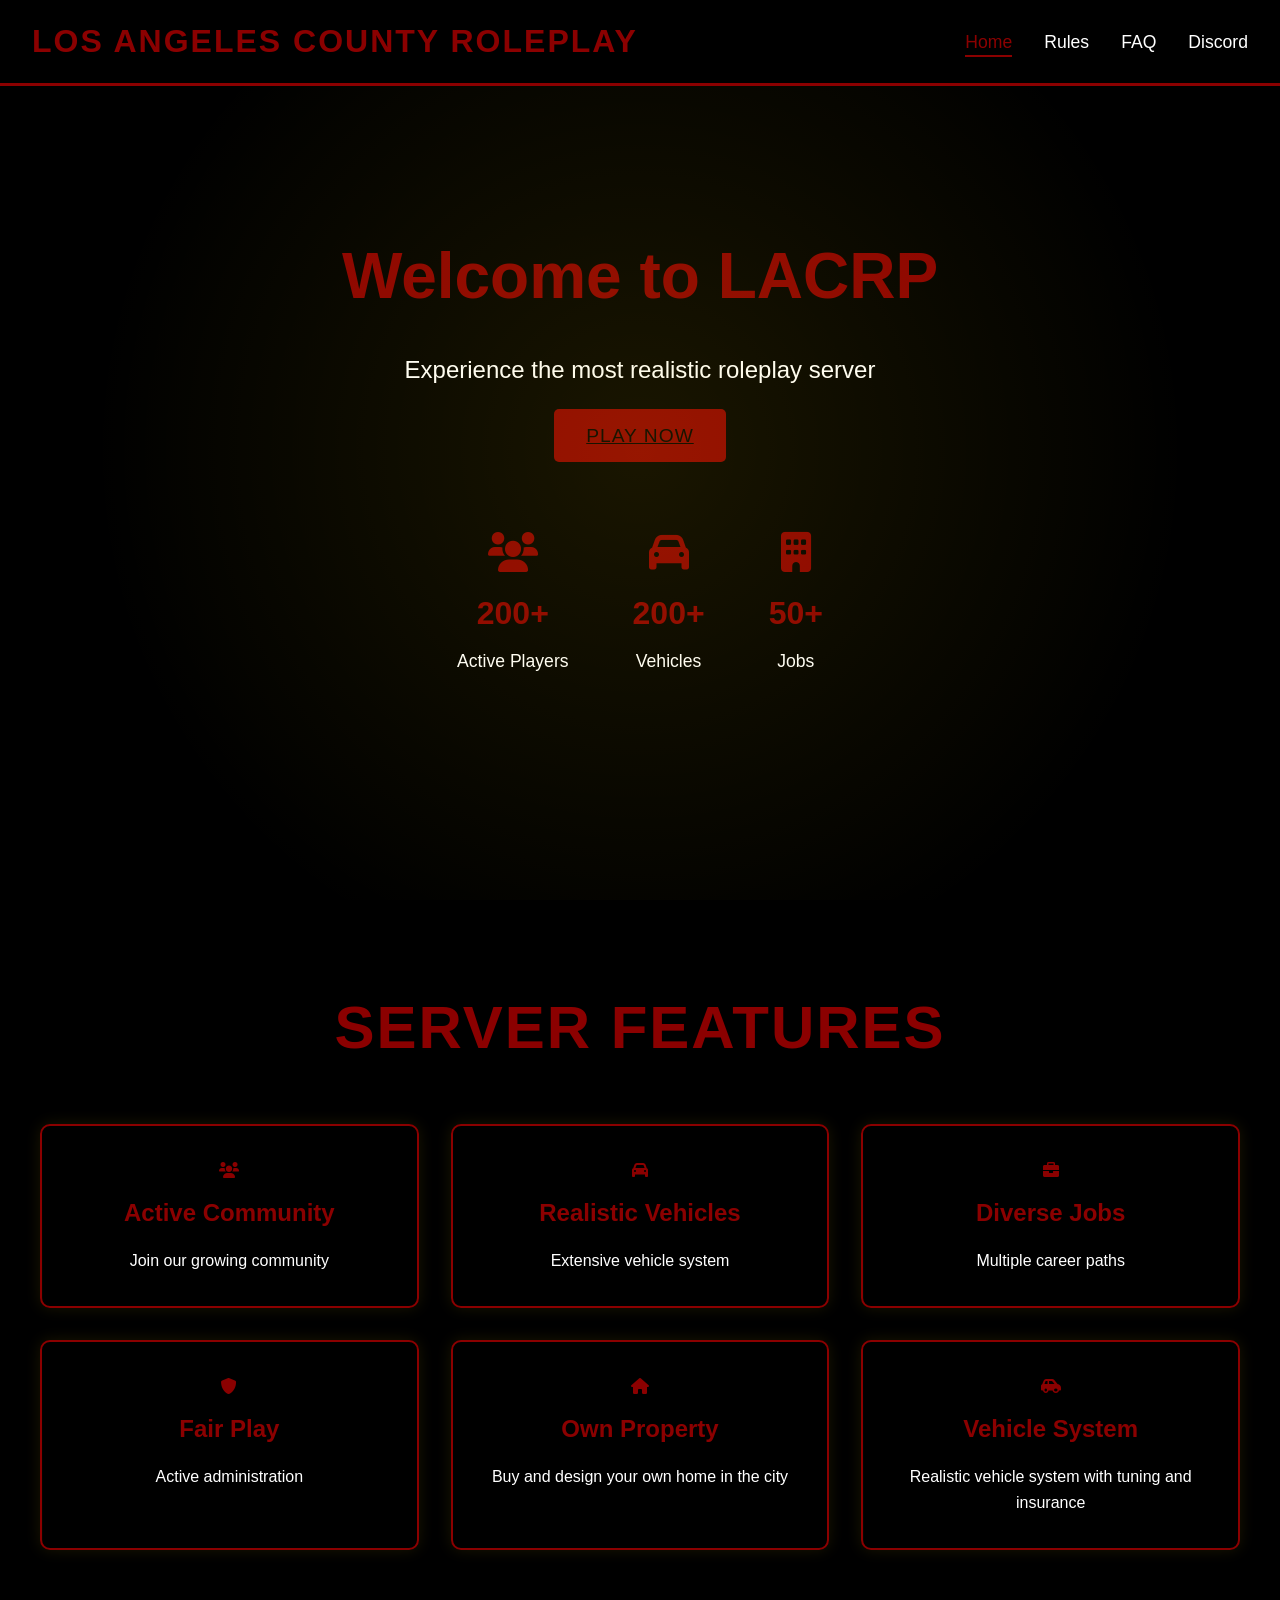
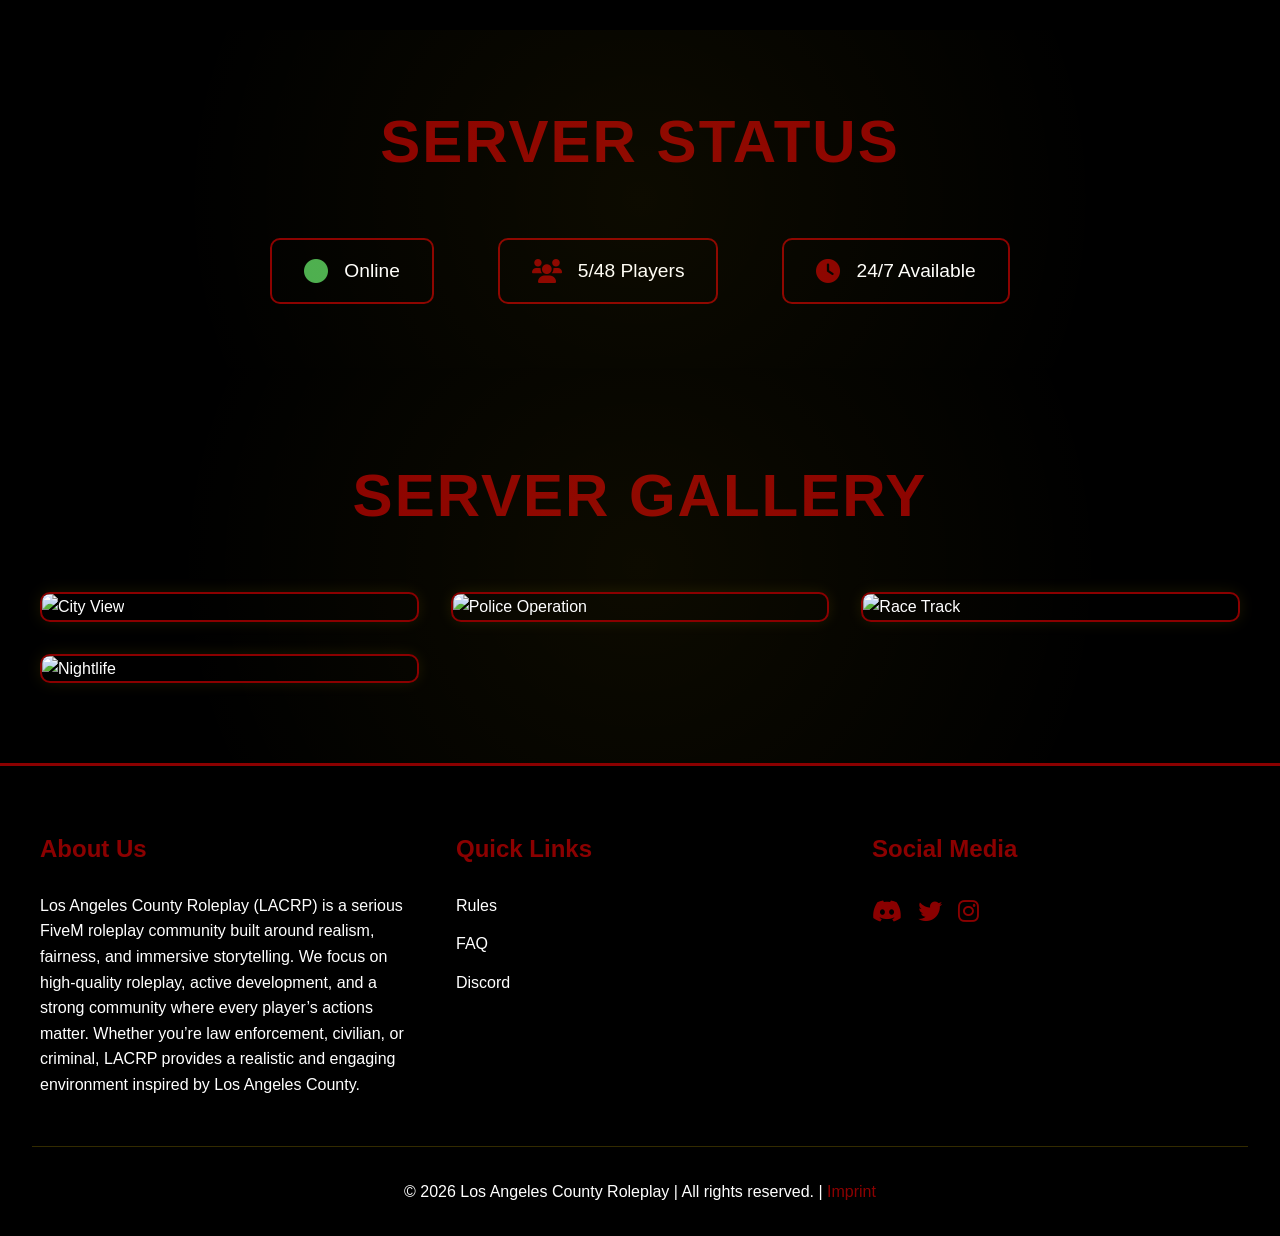
==== commit d13699a6: "Update index.html" ====
--- a/index.html
+++ b/index.html
@@ -272,12 +272,12 @@
             </div>
             <div class="server-status">
                 <div class="status-item">
-                    <i class="fa-solid fa-circle" style="color: #e70808;"></i>
-                    <span>Offline</span>
+                <i class="fas fa-circle online"></i>
+                    <span>Online</span>
                 </div>
                 <div class="status-item">
                     <i class="fas fa-users"></i>
-                    <span>0/48 Players</span>
+                    <span>5/48 Players</span>
                 </div>
                 <div class="status-item">
                     <i class="fas fa-clock"></i>
@@ -360,3 +360,4 @@
 
 
 
+
